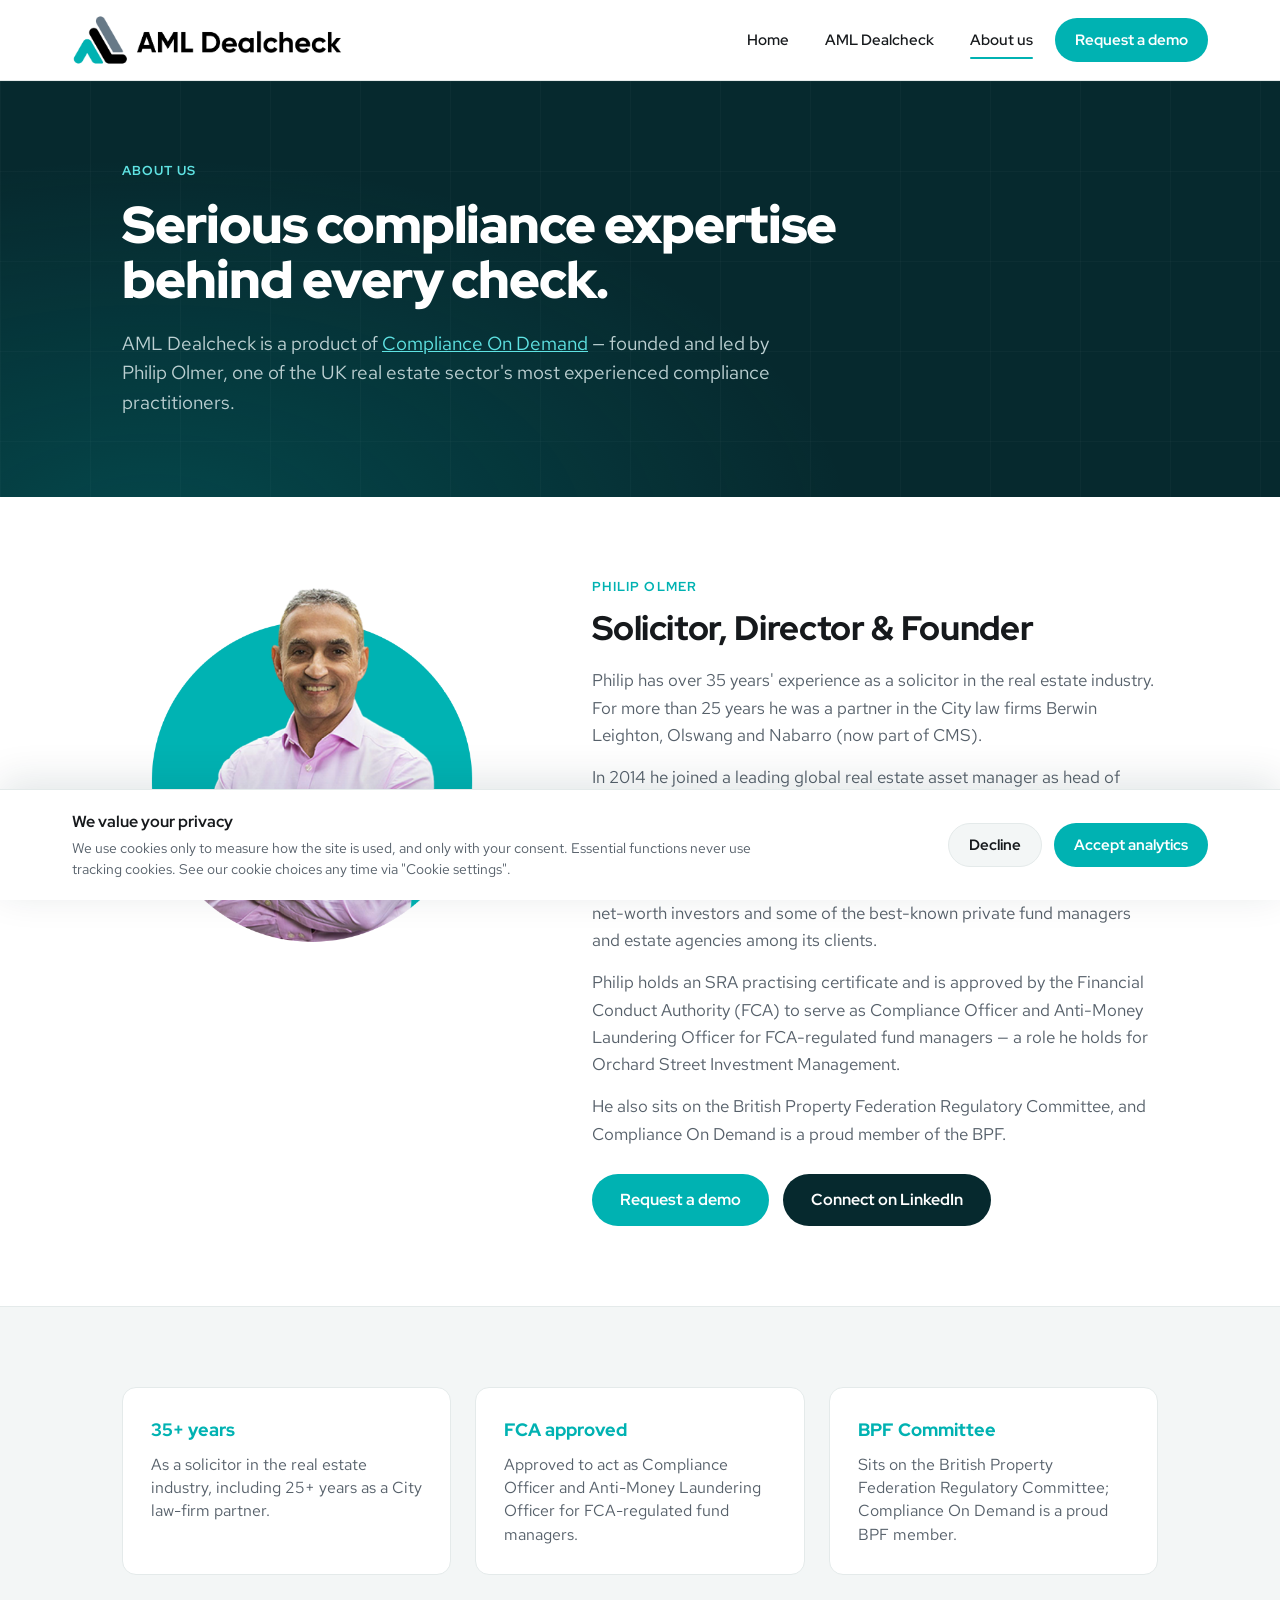
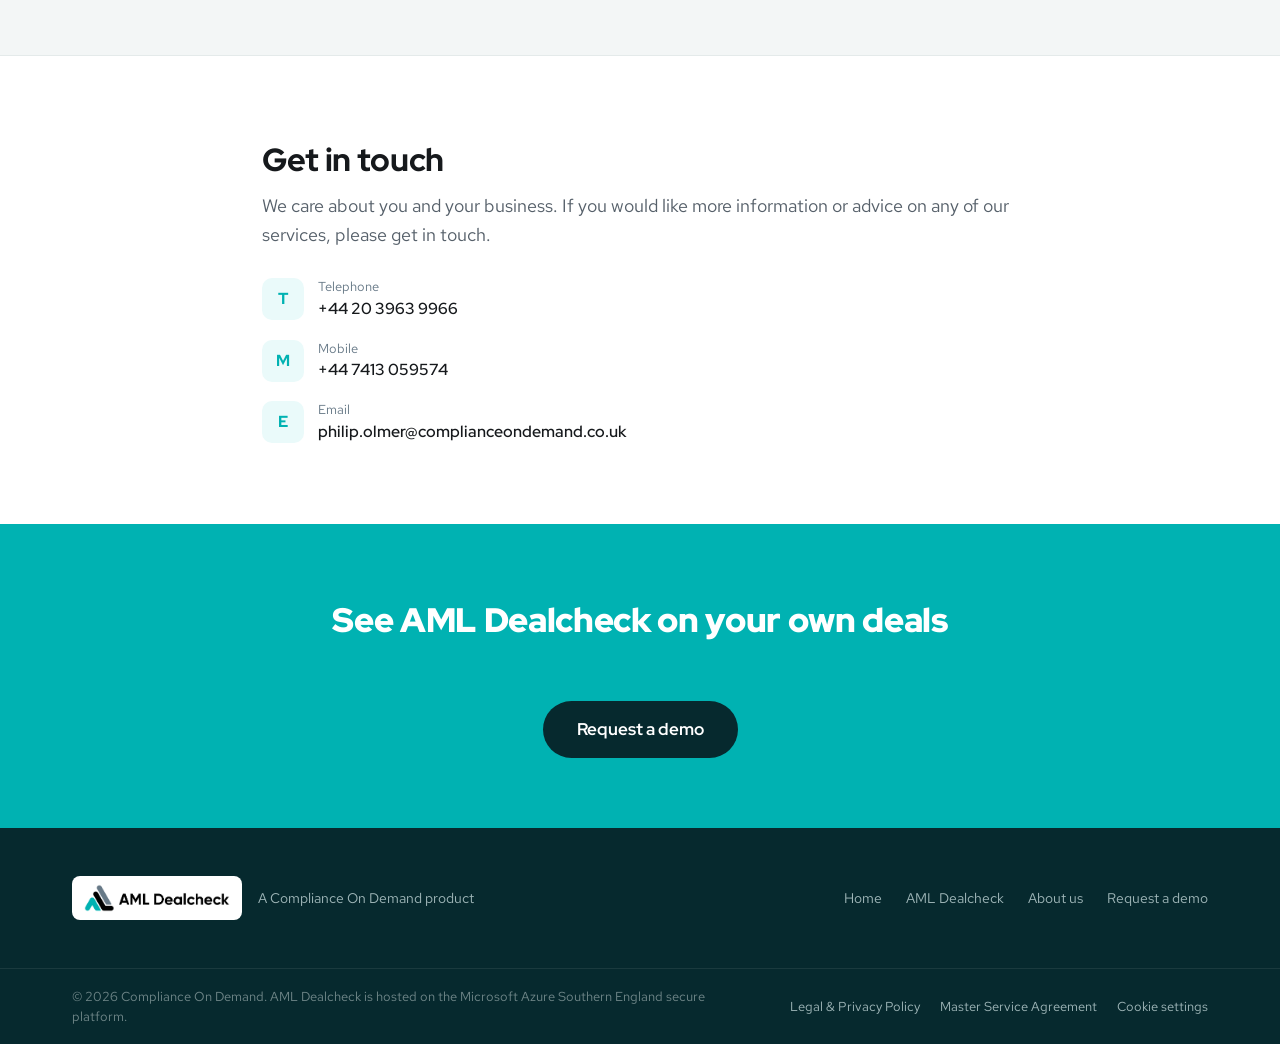
==== about.html @ 39cfbf20 "07012026 Overhaul Client dictated updates" ====
<!DOCTYPE html>
<html lang="en-GB">
<head>
<meta charset="utf-8">
<meta name="viewport" content="width=device-width, initial-scale=1">
<title>About us — AML Dealcheck | Compliance On Demand</title>
<meta name="description" content="AML Dealcheck is built by Compliance On Demand, founded and led by Philip Olmer — solicitor, FCA-approved compliance officer and one of the UK real estate sector's most experienced compliance practitioners.">
<link rel="icon" href="assets/favicon.svg">
<link rel="stylesheet" href="css/styles.css">
</head>
<body data-page="about">

<!-- ===== NAV (injected by js/components.js) ===== -->
<div id="site-header"></div>

<main>

  <!-- ===== SUB HERO ===== -->
  <section class="dark dark-grid-2 subhero">
    <div class="wrap-narrow">
      <div class="eyebrow aqua" style="margin-bottom:16px">About us</div>
      <h1>Serious compliance expertise behind every check.</h1>
      <p>AML Dealcheck is a product of <a href="https://www.complianceondemand.co.uk/" target="_blank" rel="noopener" style="color:var(--aqua);text-decoration:underline">Compliance On Demand</a> — founded and led by Philip Olmer, one of the UK real estate sector's most experienced compliance practitioners.</p>
    </div>
  </section>

  <!-- ===== PROFILE ===== -->
  <section class="section">
    <div class="wrap-narrow grid-2" style="grid-template-columns:.85fr 1.15fr;align-items:start">
      <div><img class="portrait-img" src="assets/philip-olmer.png" alt="Philip Olmer" width="600" height="600"></div>
      <div>
        <div class="eyebrow teal" style="margin-bottom:12px">Philip Olmer</div>
        <h2 class="h2-md">Solicitor, Director &amp; Founder</h2>
        <div class="bio">
          <p>Philip has over 35 years' experience as a solicitor in the real estate industry. For more than 25 years he was a partner in the City law firms Berwin Leighton, Olswang and Nabarro (now part of CMS).</p>
          <p>In 2014 he joined a leading global real estate asset manager as head of legal and compliance in London. In 2018, with Brexit a fait accompli, he set up Compliance On Demand, having identified a need for tailored compliance and regulatory support for the real estate sector. The firm now counts LSE-listed REITs, FCA-regulated investment managers, ultra-high-net-worth investors and some of the best-known private fund managers and estate agencies among its clients.</p>
          <p>Philip holds an SRA practising certificate and is approved by the Financial Conduct Authority (FCA) to serve as Compliance Officer and Anti-Money Laundering Officer for FCA-regulated fund managers — a role he holds for Orchard Street Investment Management.</p>
          <p>He also sits on the British Property Federation Regulatory Committee, and Compliance On Demand is a proud member of the BPF.</p>
        </div>
        <div style="margin-top:26px;display:flex;gap:14px;flex-wrap:wrap">
          <a class="btn btn-teal btn-md" href="contact.html">Request a demo</a>
          <a class="btn btn-dark btn-md" href="https://www.linkedin.com/in/philipolmer/" target="_blank" rel="noopener">Connect on LinkedIn</a>
        </div>
      </div>
    </div>
  </section>

  <!-- ===== CREDENTIALS ===== -->
  <section class="bg-mist section">
    <div class="wrap-narrow">
      <div class="grid-3">
        <div class="minicard"><div class="t">35+ years</div><p>As a solicitor in the real estate industry, including 25+ years as a City law-firm partner.</p></div>
        <div class="minicard"><div class="t">FCA approved</div><p>Approved to act as Compliance Officer and Anti-Money Laundering Officer for FCA-regulated fund managers.</p></div>
        <div class="minicard"><div class="t">BPF Committee</div><p>Sits on the British Property Federation Regulatory Committee; Compliance On Demand is a proud BPF member.</p></div>
      </div>
    </div>
  </section>

  <!-- ===== CONTACT ===== -->
  <section class="section">
    <div class="wrap-narrow" style="max-width:820px">
      <h2 class="h2-sm" style="margin-bottom:8px">Get in touch</h2>
      <p class="lead" style="margin-bottom:28px">We care about you and your business. If you would like more information or advice on any of our services, please get in touch.</p>
      <div class="cinfo">
        <div class="ci"><div class="ic">T</div><div><div class="lbl">Telephone</div><div class="val">+44 20 3963 9966</div></div></div>
        <div class="ci"><div class="ic">M</div><div><div class="lbl">Mobile</div><div class="val">+44 7413 059574</div></div></div>
        <div class="ci"><div class="ic">E</div><div><div class="lbl">Email</div><div class="val">philip.olmer@complianceondemand.co.uk</div></div></div>
      </div>
    </div>
  </section>

  <!-- ===== CTA ===== -->
  <section class="cta center">
    <div class="wrap-narrow row">
      <h2>See AML Dealcheck on your own deals</h2>
      <a class="btn btn-dark btn-lg" style="margin-top:24px" href="contact.html">Request a demo</a>
    </div>
  </section>

</main>

<!-- ===== FOOTER (injected by js/components.js) ===== -->
<div id="site-footer"></div>

<script src="js/components.js"></script>
<script src="js/consent.js"></script>
<script src="js/app.js"></script>
</body>
</html>
---- css/styles.css ----
/* ===========================================================================
   AML Dealcheck — static site styles
   Self-hosted fonts, no third-party requests. Brand: Compliance On Demand.
   =========================================================================== */

/* ---- Self-hosted fonts (no Google CDN — GDPR clean) ---- */
@font-face{font-family:'Red Hat Display';font-style:normal;font-weight:600;font-display:swap;src:url('../fonts/RedHatDisplay-600.woff2') format('woff2')}
@font-face{font-family:'Red Hat Display';font-style:normal;font-weight:700;font-display:swap;src:url('../fonts/RedHatDisplay-700.woff2') format('woff2')}
@font-face{font-family:'Red Hat Display';font-style:normal;font-weight:800;font-display:swap;src:url('../fonts/RedHatDisplay-800.woff2') format('woff2')}
@font-face{font-family:'Red Hat Display';font-style:normal;font-weight:900;font-display:swap;src:url('../fonts/RedHatDisplay-900.woff2') format('woff2')}
@font-face{font-family:'Red Hat Text';font-style:normal;font-weight:400;font-display:swap;src:url('../fonts/RedHatText-400.woff2') format('woff2')}
@font-face{font-family:'Red Hat Text';font-style:normal;font-weight:500;font-display:swap;src:url('../fonts/RedHatText-500.woff2') format('woff2')}
@font-face{font-family:'Red Hat Text';font-style:normal;font-weight:600;font-display:swap;src:url('../fonts/RedHatText-600.woff2') format('woff2')}
@font-face{font-family:'Red Hat Text';font-style:normal;font-weight:700;font-display:swap;src:url('../fonts/RedHatText-700.woff2') format('woff2')}

:root{
  --teal:#00b2b2; --teal-d:#009a9a; --teal-l:#1ec7c7;
  --petrol:#06292e; --petrol-2:#0a3a40;
  --slate:#677987; --ink:#16191c; --sub:#56606a;
  --mist:#f3f6f6; --line:#e4eaea; --teal-soft:#eafafa; --aqua:#5fe3e3;
  --disp:'Red Hat Display',system-ui,sans-serif;
  --text:'Red Hat Text',system-ui,sans-serif;
  --mono:ui-monospace,'SF Mono',Menlo,monospace;
}

*{box-sizing:border-box;margin:0;padding:0}
html{scroll-behavior:smooth}
body{font-family:var(--text);color:var(--ink);background:#fff;-webkit-font-smoothing:antialiased;line-height:1.5}
img{display:block;max-width:100%}
a{color:inherit;text-decoration:none}
button{font-family:inherit}

.wrap{max-width:1200px;margin:0 auto;padding-left:32px;padding-right:32px}
.wrap-narrow{max-width:1100px;margin:0 auto;padding-left:32px;padding-right:32px}

/* ---- Animations ---- */
@keyframes adcFadeUp{from{opacity:0;transform:translateY(16px)}to{opacity:1;transform:translateY(0)}}
@keyframes adcFade{from{opacity:0}to{opacity:1}}
@keyframes adcPulse{0%,100%{opacity:.5}50%{opacity:1}}
.fade-up{animation:adcFadeUp .35s ease both}

/* =========================== NAV =========================== */
.site-nav{position:sticky;top:0;z-index:50;background:rgba(255,255,255,.94);backdrop-filter:blur(10px);border-bottom:1px solid var(--line)}
.site-nav .row{display:flex;align-items:center;justify-content:space-between;gap:24px;padding-top:14px;padding-bottom:14px}
.brand{display:flex;align-items:center}
.brand img{height:52px;width:auto}
.nav-links{display:flex;align-items:center;gap:8px}
.nav-link{position:relative;font-family:var(--disp);font-weight:600;font-size:15px;color:var(--ink);padding:10px 14px;border-radius:8px;background:none;border:none;cursor:pointer}
.nav-link::after{content:"";position:absolute;left:14px;right:14px;bottom:2px;height:2px;background:var(--teal);border-radius:2px;transform:scaleX(0);transition:transform .2s}
.nav-link:hover::after{transform:scaleX(.5)}
.nav-link.active::after{transform:scaleX(1)}
.nav-toggle{display:none;background:none;border:none;cursor:pointer;flex-direction:column;gap:5px;padding:8px}
.nav-toggle span{width:24px;height:2px;background:var(--ink);border-radius:2px;display:block}

/* =========================== BUTTONS =========================== */
.btn{display:inline-flex;align-items:center;justify-content:center;gap:8px;font-family:var(--disp);font-weight:700;border:none;cursor:pointer;border-radius:999px;transition:background .18s,color .18s;text-align:center}
.btn-teal{background:var(--teal);color:#fff}
.btn-teal:hover{background:var(--teal-l)}
.btn-dark{background:var(--petrol);color:#fff}
.btn-dark:hover{background:var(--petrol-2)}
.btn-ghost{background:rgba(255,255,255,.08);color:#fff;border:1px solid rgba(255,255,255,.25)}
.btn-ghost:hover{background:rgba(255,255,255,.16)}
.btn-sm{padding:11px 20px;font-size:15px}
.btn-md{padding:14px 28px;font-size:16px}
.btn-lg{padding:16px 34px;font-size:17px}
.btn-block{display:flex;width:100%}

/* =========================== TYPE =========================== */
.eyebrow{font-family:var(--disp);font-weight:700;font-size:13px;letter-spacing:.08em;text-transform:uppercase}
.eyebrow.teal{color:var(--teal)}
.eyebrow.aqua{color:var(--aqua)}
.eyebrow.slate{color:var(--slate)}
h1,h2,h3{font-family:var(--disp);letter-spacing:-.01em}
.section{padding-top:80px;padding-bottom:80px}
.section-tight{padding-top:64px;padding-bottom:64px}

/* =========================== SECTIONS / BG =========================== */
.bg-mist{background:var(--mist);border-top:1px solid var(--line);border-bottom:1px solid var(--line)}
.dark{position:relative;overflow:hidden;background-color:var(--petrol)}
.dark-grid{background-image:
  radial-gradient(900px 460px at 82% -12%,rgba(0,178,178,.28),transparent),
  radial-gradient(circle at center,rgba(0,178,178,.10) 1px,transparent 1px),
  linear-gradient(rgba(255,255,255,.025) 1px,transparent 1px),
  linear-gradient(90deg,rgba(255,255,255,.025) 1px,transparent 1px);
  background-size:auto,26px 26px,104px 104px,104px 104px}
.dark-grid-2{background-image:
  radial-gradient(700px 380px at 12% 110%,rgba(0,178,178,.22),transparent),
  linear-gradient(rgba(255,255,255,.022) 1px,transparent 1px),
  linear-gradient(90deg,rgba(255,255,255,.022) 1px,transparent 1px);
  background-size:auto,90px 90px,90px 90px}
.dark-glow{background-image:radial-gradient(700px 380px at 85% 0,rgba(0,178,178,.22),transparent)}

/* =========================== HERO =========================== */
.hero{padding-top:96px;padding-bottom:104px}
.hero .inner{max-width:720px}
.hero-grid{display:grid;grid-template-columns:1.05fr .95fr;gap:56px;align-items:center}
.hero-grid .inner{max-width:none}
.hero-media .video{box-shadow:0 24px 70px rgba(0,0,0,.4)}
@media(max-width:900px){.hero-grid{grid-template-columns:1fr;gap:36px}}
.badge{display:inline-flex;align-items:center;gap:8px;background:rgba(0,178,178,.14);border:1px solid rgba(0,178,178,.4);color:var(--aqua);font-family:var(--disp);font-weight:600;font-size:13px;letter-spacing:.04em;text-transform:uppercase;padding:7px 14px;border-radius:999px;margin-bottom:24px}
.badge .dot{width:7px;height:7px;border-radius:50%;background:var(--teal);animation:adcPulse 2s infinite}
.hero h1{font-weight:900;color:#fff;font-size:60px;line-height:1.04;letter-spacing:-.02em;text-wrap:balance}
.hero h1 .accent{color:var(--teal)}
.hero p{color:#bcd0d2;font-size:20px;line-height:1.55;margin-top:24px;max-width:600px}
.hero .actions{display:flex;gap:14px;margin-top:36px;flex-wrap:wrap}
.subhero{padding-top:80px;padding-bottom:80px}
.subhero h1{font-weight:900;color:#fff;font-size:52px;line-height:1.06;letter-spacing:-.02em;max-width:760px}
.subhero p{color:#bcd0d2;font-size:19px;line-height:1.55;margin-top:22px;max-width:660px}

/* =========================== GRIDS =========================== */
.grid-2{display:grid;grid-template-columns:1fr 1fr;gap:52px;align-items:center}
.grid-2.media{grid-template-columns:1.15fr 1fr;gap:56px}
.grid-3{display:grid;grid-template-columns:repeat(3,1fr);gap:24px}

/* =========================== MEDIA / VIDEO =========================== */
.video{aspect-ratio:16/9;border-radius:14px;overflow:hidden;background-color:var(--petrol);border:1px solid var(--petrol-2);display:flex;align-items:center;justify-content:center;position:relative;background-image:repeating-linear-gradient(135deg,rgba(0,178,178,.10) 0,rgba(0,178,178,.10) 2px,transparent 2px,transparent 12px)}
.video .play{width:78px;height:78px;border-radius:50%;background:var(--teal);display:flex;align-items:center;justify-content:center;box-shadow:0 12px 40px rgba(0,178,178,.4);cursor:pointer;transition:transform .2s}
.video .play:hover{transform:scale(1.06)}
.video .play .tri{width:0;height:0;border-left:24px solid #fff;border-top:15px solid transparent;border-bottom:15px solid transparent;margin-left:6px}
.video iframe{position:absolute;inset:0;width:100%;height:100%;border:0}
.video-brand{background-color:#fff;background-image:url('../assets/aml-dealcheck-logo.jpg');background-repeat:no-repeat;background-position:center 27%;background-size:48%;border:1px solid var(--petrol-2)}
.video-brand::before{content:"";position:absolute;inset:0;background:linear-gradient(180deg,rgba(6,41,46,.04),rgba(6,41,46,.10))}
.video-brand .play{position:relative;z-index:1}
.video-brand .placeholder-tag{z-index:1;color:var(--petrol);background:rgba(255,255,255,.9);border:1px solid var(--line)}
.placeholder-tag{position:absolute;bottom:16px;left:16px;font-family:var(--mono);font-size:12px;color:var(--aqua);background:rgba(0,0,0,.35);padding:5px 10px;border-radius:6px;letter-spacing:.03em}

.h2-lg{font-weight:800;font-size:36px;line-height:1.12}
.h2-xl{font-weight:900;font-size:46px;line-height:1.08;letter-spacing:-.015em;max-width:920px;margin:14px auto 0;text-wrap:balance}
.h2-md{font-weight:800;font-size:34px;line-height:1.14}
.h2-sm{font-weight:800;font-size:32px}
.lead{color:var(--sub);font-size:18px;line-height:1.6}

/* red-flag tiles */
.flags{display:grid;grid-template-columns:1fr 1fr;gap:14px;margin-top:24px}
.flags-6{grid-template-columns:repeat(3,1fr);max-width:1000px;margin:40px auto 0}
@media(max-width:900px){.flags-6{grid-template-columns:1fr 1fr}}
@media(max-width:560px){.flags-6{grid-template-columns:1fr}}
.flags-warn{margin-top:40px;font-family:var(--disp);font-weight:800;font-size:24px;line-height:1.3;color:var(--ink);text-wrap:balance}
.flags-warn strong{color:var(--teal)}
.fca-line{margin-top:16px;font-family:var(--disp);font-weight:600;font-size:15px;letter-spacing:.05em;text-transform:uppercase;color:var(--slate)}
.problem-box{background:#fff;border:1px solid var(--line);border-left:6px solid var(--teal);border-radius:16px;padding:48px 52px;box-shadow:0 16px 54px rgba(6,41,46,.09);text-align:left}
.problem-box .h2-lg{margin-top:16px}
.problem-box .lead{margin-top:22px}
@media(max-width:560px){.problem-box{padding:32px 26px}}
.flag{display:flex;align-items:center;gap:13px;padding:16px;border:1px solid var(--line);border-radius:12px}
.flag .ic{flex:none;width:44px;height:44px;border-radius:10px;background:var(--teal-soft);display:flex;align-items:center;justify-content:center}
.flag span{font-family:var(--disp);font-weight:600;font-size:15px}

/* =========================== CARDS =========================== */
.card{background:#fff;border:1px solid var(--line);border-radius:16px;padding:34px 30px;transition:border-color .18s}
.card:hover{border-color:var(--teal)}
.card .num{font-family:var(--disp);font-weight:900;font-size:40px;color:var(--teal);line-height:1;margin-bottom:18px}
.card h3{font-weight:700;font-size:20px;margin-bottom:10px}
.card p{color:var(--sub);font-size:16px;line-height:1.55}
.minicard{background:#fff;border:1px solid var(--line);border-radius:14px;padding:28px}
.minicard .t{font-family:var(--disp);font-weight:800;font-size:18px;color:var(--teal);margin-bottom:10px}
.minicard p{color:var(--sub);font-size:15.5px;line-height:1.5}

/* solution feature rows */
.feat-list{display:flex;flex-direction:column;gap:14px}
.feat{display:flex;gap:14px;align-items:flex-start;background:rgba(255,255,255,.05);border:1px solid rgba(0,178,178,.25);border-radius:12px;padding:18px 20px}
.feat .tick{flex:none;width:36px;height:36px;border-radius:9px;background:var(--teal);display:flex;align-items:center;justify-content:center;color:#fff;font-family:var(--disp);font-weight:800}
.feat .ft{font-family:var(--disp);font-weight:700;color:#fff;font-size:17px}
.feat .fd{color:#9fb6b8;font-size:14.5px;margin-top:3px}

/* =========================== AUDIENCE CHIPS =========================== */
.chips{display:flex;flex-wrap:wrap;gap:14px;justify-content:center}
.chip{font-family:var(--disp);font-weight:600;font-size:16px;color:var(--ink);background:var(--mist);border:1px solid var(--line);padding:12px 22px;border-radius:999px}

/* =========================== FAQ =========================== */
.faq-list{display:flex;flex-direction:column;gap:12px}
.faq-item{background:#fff;border:1px solid var(--line);border-radius:12px;overflow:hidden}
.faq-q{width:100%;background:none;border:none;cursor:pointer;display:flex;align-items:center;justify-content:space-between;gap:16px;padding:20px 24px;text-align:left}
.faq-q span{font-family:var(--disp);font-weight:700;font-size:17px;color:var(--ink)}
.faq-q .sign{flex:none;font-family:var(--disp);font-weight:800;font-size:22px;color:var(--teal);line-height:1;transition:transform .2s}
.faq-item.open .faq-q .sign{transform:rotate(45deg)}
.faq-a{max-height:0;overflow:hidden;transition:max-height .3s ease}
.faq-a .inner{padding:0 24px 22px;color:var(--sub);font-size:16px;line-height:1.6}

/* =========================== CTA BAND =========================== */
.cta{background:var(--teal)}
.cta .row{display:flex;align-items:center;justify-content:space-between;gap:32px;flex-wrap:wrap;padding-top:70px;padding-bottom:70px}
.cta h2{font-weight:900;font-size:34px;color:#fff}
.cta p{color:#dffafa;font-size:18px;margin-top:8px}
.cta.center{text-align:center}
.cta.center .row{justify-content:center;flex-direction:column}

/* =========================== ABOUT =========================== */
.portrait{aspect-ratio:3/4;border-radius:16px;background:#fff;border:1px solid #d8e2e2;background-image:repeating-linear-gradient(135deg,rgba(103,121,135,.06) 0,rgba(103,121,135,.06) 2px,transparent 2px,transparent 14px);display:flex;align-items:center;justify-content:center;position:sticky;top:96px}
.portrait .tag{font-family:var(--mono);font-size:13px;color:var(--slate);background:#eef3f3;padding:8px 16px;border-radius:8px;border:1px dashed #b9c8c8}
.portrait-img{display:block;width:100%;max-width:380px;height:auto;position:sticky;top:96px}
@media(max-width:900px){.portrait-img{margin:0 auto 8px;position:static}}
.bio{margin-top:20px;display:flex;flex-direction:column;gap:15px}
.bio p{color:var(--sub);font-size:16.5px;line-height:1.65}
@media(max-width:900px){.portrait{position:static;aspect-ratio:4/3}}

/* =========================== LEGAL DOC =========================== */
.legal-doc{max-width:820px;margin:0 auto}
.legal-doc h2{font-weight:800;font-size:27px;margin:46px 0 14px;scroll-margin-top:90px}
.legal-doc h3{font-weight:700;font-size:19px;margin:26px 0 10px}
.legal-doc p,.legal-doc li{color:var(--sub);font-size:16px;line-height:1.7}
.legal-doc ul{padding-left:22px;margin:10px 0}
.legal-doc li{margin-bottom:6px}
.legal-doc .updated{font-family:var(--mono);font-size:13px;color:var(--slate)}
.legal-toc{display:flex;flex-wrap:wrap;gap:10px;margin:28px 0 8px}
.legal-toc a{font-family:var(--disp);font-weight:600;font-size:14px;color:var(--teal-d);background:var(--teal-soft);padding:9px 15px;border-radius:999px}
.legal-toc a:hover{background:var(--teal);color:#fff}
.legal-note{background:var(--mist);border:1px solid var(--line);border-left:4px solid var(--teal);border-radius:12px;padding:18px 20px;margin:20px 0}
.legal-note p{font-size:14.5px;color:var(--sub);margin:0}

/* =========================== PRICING =========================== */
.price-card{background:var(--petrol);border-radius:18px;padding:40px;color:#fff;background-image:radial-gradient(500px 300px at 100% 0,rgba(0,178,178,.25),transparent)}
.price-card .from{font-family:var(--disp);font-weight:600;font-size:14px;color:#9fb6b8;text-transform:uppercase;letter-spacing:.06em}
.price-card .amt{display:flex;align-items:baseline;gap:6px;margin:10px 0 6px}
.price-card .amt b{font-family:var(--disp);font-weight:900;font-size:64px;line-height:1;color:#fff}
.price-card .amt i{font-family:var(--disp);font-weight:600;font-size:20px;color:#bcd0d2;font-style:normal}
.price-card .note{color:#9fb6b8;font-size:15px;margin-bottom:24px}
.price-card hr{border:none;height:1px;background:rgba(255,255,255,.12);margin-bottom:22px}
.price-card .plist{display:flex;flex-direction:column;gap:12px;font-size:15.5px;color:#dbe9ea}
.price-card .plist div{display:flex;gap:10px}
.price-card .plist b{color:var(--teal);font-weight:800}

.checks{list-style:none;display:flex;flex-direction:column;gap:12px}
.checks li{display:flex;gap:12px;align-items:flex-start;font-size:16px;color:var(--ink)}
.checks li .c{flex:none;width:22px;height:22px;border-radius:50%;background:var(--teal-soft);color:var(--teal);display:flex;align-items:center;justify-content:center;font-weight:800;font-size:13px}

/* adverse-media report + hover TOC */
.shot-frame{border-radius:14px;overflow:hidden;box-shadow:0 24px 70px rgba(0,0,0,.45)}
.shot-frame img{display:block;width:100%;height:auto}
.report-hover{position:relative}
.report-hint{position:absolute;bottom:14px;right:14px;z-index:2;display:inline-flex;align-items:center;gap:7px;font-family:var(--disp);font-weight:700;font-size:12.5px;color:#fff;background:rgba(6,41,46,.85);padding:8px 14px;border-radius:999px;pointer-events:none;transition:opacity .25s}
.report-toc{position:absolute;inset:0;z-index:3;background:rgba(6,41,46,.95);backdrop-filter:blur(3px);border-radius:14px;padding:26px 30px 28px;overflow:auto;opacity:0;visibility:hidden;transition:opacity .25s;text-align:left}
.report-hover:hover .report-toc,.report-hover:focus-within .report-toc{opacity:1;visibility:visible}
.report-hover:hover .report-hint{opacity:0}
.toc-title{font-family:var(--disp);font-weight:800;font-size:13px;letter-spacing:.1em;text-transform:uppercase;color:var(--aqua);margin-bottom:16px}
.toc-list{list-style:decimal;padding-left:22px;display:flex;flex-direction:column;gap:9px;margin:0}
.toc-list>li{font-family:var(--disp);font-weight:700;font-size:15px;color:#fff;line-height:1.3}
.toc-list ul{list-style:none;padding-left:0;margin:7px 0 2px;display:flex;flex-direction:column;gap:5px}
.toc-list ul li{font-family:var(--text);font-weight:400;font-size:13.5px;color:#bcd0d2}
.toc-list .ref{font-family:var(--text);font-weight:400;font-size:13px;color:#9fb6b8}
.toc-note{margin-top:16px;padding-top:14px;border-top:1px solid rgba(255,255,255,.12);font-family:var(--text);font-style:italic;font-size:12px;color:#8ba3a5}
.amreport{background:#fff;border-radius:14px;overflow:hidden;box-shadow:0 24px 70px rgba(0,0,0,.4);text-align:left}
.amreport .search{display:flex;align-items:center;gap:12px;padding:16px 18px;border-bottom:1px solid var(--line);background:var(--mist)}
.amreport .search .box{flex:1;display:flex;align-items:center;gap:10px;background:#fff;border:1px solid #d8e2e2;border-radius:10px;padding:11px 14px;font-family:var(--disp);font-weight:600;font-size:15px;color:var(--ink)}
.amreport .search .mag{flex:none;color:var(--slate)}
.amreport .search .go{flex:none;background:var(--teal);color:#fff;font-family:var(--disp);font-weight:700;font-size:14px;padding:11px 18px;border-radius:10px}
.amreport .body{padding:22px 22px 24px}
.amreport .rrow{display:flex;align-items:center;gap:14px;margin-bottom:16px}
.amreport .avatar{flex:none;width:50px;height:50px;border-radius:12px;background:var(--petrol);color:#fff;font-family:var(--disp);font-weight:800;font-size:19px;display:flex;align-items:center;justify-content:center}
.amreport .rname{font-family:var(--disp);font-weight:800;font-size:18px;color:var(--ink)}
.amreport .rmeta{font-size:13px;color:var(--slate)}
.amreport .pills{display:flex;gap:8px;flex-wrap:wrap;margin-bottom:16px}
.ampill{font-family:var(--disp);font-weight:700;font-size:12.5px;padding:6px 12px;border-radius:999px}
.ampill.risk{background:#fdeceb;color:#c0392b}
.ampill.hits{background:var(--teal-soft);color:var(--teal-d)}
.ampill.pep{background:#fff4e5;color:#b06f14}
.amreport .snippet{border:1px solid var(--line);border-radius:10px;padding:15px 17px;background:var(--mist)}
.amreport .snippet .src{font-family:var(--mono);font-size:11.5px;color:var(--slate);margin-bottom:7px;letter-spacing:.02em}
.amreport .snippet p{font-size:14px;line-height:1.6;color:var(--sub)}
.amreport .snippet mark{background:rgba(0,178,178,.22);color:inherit;padding:0 2px;border-radius:3px}
.amreport .disclaim{font-family:var(--mono);font-size:11px;color:var(--slate);margin-top:12px}

/* screenshot placeholders */
.shot{border-radius:14px;display:flex;align-items:center;justify-content:center}
.shot-light{aspect-ratio:21/9;background:#fff;border:1px solid #d8e2e2;background-image:repeating-linear-gradient(135deg,rgba(103,121,135,.06) 0,rgba(103,121,135,.06) 2px,transparent 2px,transparent 14px)}
.shot-dark{aspect-ratio:4/3;background:rgba(255,255,255,.05);border:1px solid rgba(0,178,178,.3);background-image:repeating-linear-gradient(135deg,rgba(0,178,178,.08) 0,rgba(0,178,178,.08) 2px,transparent 2px,transparent 14px)}
.shot .tag{font-family:var(--mono);font-size:13px;color:var(--slate);background:#eef3f3;padding:8px 16px;border-radius:8px;border:1px dashed #b9c8c8}
.shot-dark .tag{color:var(--aqua);background:rgba(0,0,0,.3);border:none}

/* =========================== DASHBOARD STEPPER =========================== */
.stepper{display:flex;gap:8px;flex-wrap:wrap;justify-content:center;margin:36px 0 30px}
.step-chip{display:inline-flex;align-items:center;gap:9px;cursor:pointer;font-family:var(--disp);font-weight:600;font-size:14px;padding:9px 15px 9px 9px;border-radius:999px;transition:all .2s;background:#fff;color:var(--sub);border:1px solid var(--line)}
.step-chip .n{flex:none;width:24px;height:24px;border-radius:50%;display:flex;align-items:center;justify-content:center;font-weight:800;font-size:12px;background:var(--mist);color:var(--slate);transition:all .2s}
.step-chip:hover{border-color:var(--teal)}
.step-chip.active{background:var(--petrol);color:#fff;border-color:var(--petrol)}
.step-chip.active .n{background:var(--teal);color:#fff}
.progress{height:4px;background:#eef3f3;border-radius:4px;overflow:hidden;margin-bottom:34px}
.progress .bar{height:100%;background:var(--teal);border-radius:4px;transition:width .4s ease;width:12.5%}
.panel{display:block;border:1px solid var(--line);border-radius:18px;overflow:hidden;max-width:760px;margin:0 auto}
.panel .left{padding:48px 46px;display:flex;flex-direction:column;justify-content:center;align-items:center;text-align:center}
.panel .badge-n{display:flex;align-items:center;gap:12px;margin-bottom:18px}
.panel .badge-n .sq{width:46px;height:46px;border-radius:12px;background:var(--teal);color:#fff;font-family:var(--disp);font-weight:900;font-size:20px;display:flex;align-items:center;justify-content:center}
.panel .badge-n .of{font-family:var(--mono);font-size:13px;color:var(--slate)}
.panel h3{font-weight:800;font-size:28px;margin-bottom:14px}
.panel .desc{color:var(--sub);font-size:17px;line-height:1.6}
.panel .doc-h{font-family:var(--disp);font-weight:700;font-size:13px;letter-spacing:.06em;text-transform:uppercase;color:var(--slate);margin-bottom:18px}
.docs{display:flex;flex-direction:column;gap:11px}
.doc{display:flex;align-items:center;gap:12px;background:#fff;border:1px solid var(--line);border-radius:10px;padding:13px 16px}
.doc .di{flex:none;width:24px;height:24px;border-radius:6px;background:var(--teal-soft);color:var(--teal);display:flex;align-items:center;justify-content:center;font-weight:800;font-size:13px}
.doc span{font-family:var(--disp);font-weight:600;font-size:15px;color:var(--ink)}

/* =========================== CONTACT FORM =========================== */
.form-card{background:#fff;border:1px solid var(--line);border-radius:18px;padding:40px;box-shadow:0 8px 40px rgba(6,41,46,.06)}
.form-row{display:grid;grid-template-columns:1fr 1fr;gap:18px;margin-bottom:18px}
.field{margin-bottom:18px}
.field label,.form-row label{display:block;font-family:var(--disp);font-weight:600;font-size:14px;margin-bottom:7px}
.field input,.field select,.field textarea,.form-row input{width:100%;font-family:inherit;font-size:15px;padding:13px 14px;border:1px solid #d8e2e2;border-radius:10px;outline:none;background:#fff;color:var(--ink)}
.field textarea{resize:vertical}
.field input:focus,.field select:focus,.field textarea:focus,.form-row input:focus{border-color:var(--teal)}
.contact-info h3{font-weight:800;font-size:22px;margin-bottom:8px}
.contact-info .lead{margin-bottom:28px;font-size:16px}
.cinfo{display:flex;flex-direction:column;gap:18px}
.cinfo .ci{display:flex;gap:14px;align-items:center}
.cinfo .ci .ic{flex:none;width:42px;height:42px;border-radius:10px;background:var(--teal-soft);color:var(--teal);display:flex;align-items:center;justify-content:center;font-family:var(--disp);font-weight:800}
.cinfo .ci .lbl{font-size:13px;color:var(--slate)}
.cinfo .ci .val{font-family:var(--disp);font-weight:600;font-size:16px}
.secure-box{margin-top:32px;padding:22px;background:var(--mist);border:1px solid var(--line);border-radius:14px}
.secure-box .t{font-family:var(--disp);font-weight:700;font-size:15px;margin-bottom:6px}
.secure-box p{color:var(--sub);font-size:14.5px;line-height:1.55}
.form-success{text-align:center;padding:40px 10px}
.form-success .tick{width:64px;height:64px;border-radius:50%;background:var(--teal);color:#fff;font-size:30px;display:flex;align-items:center;justify-content:center;margin:0 auto 20px}
.form-success h3{font-weight:800;font-size:26px;margin-bottom:10px}
.form-success p{color:var(--sub);font-size:16px;max-width:380px;margin:0 auto}
.hidden{display:none !important}

/* =========================== FOOTER =========================== */
.site-footer{background:var(--petrol);color:#9fb6b8}
.site-footer .row{display:flex;align-items:center;justify-content:space-between;gap:24px;flex-wrap:wrap;padding-top:48px;padding-bottom:48px}
.site-footer .fbrand{display:flex;align-items:center;gap:16px}
.site-footer .fbrand .chip-logo{background:#fff;padding:8px 12px;border-radius:8px}
.site-footer .fbrand .chip-logo img{height:28px;width:auto}
.site-footer .fbrand span{font-size:14px}
.site-footer .flinks{display:flex;gap:24px;font-size:14px}
.site-footer .flinks a{color:#9fb6b8}
.site-footer .flinks a:hover{color:#fff}
.site-footer .legal{border-top:1px solid rgba(255,255,255,.08)}
.site-footer .legalrow{display:flex;align-items:center;justify-content:space-between;gap:20px;flex-wrap:wrap;padding-top:18px;padding-bottom:18px}
.site-footer .lcopy{font-size:13px;color:#6f8688;max-width:640px}
.site-footer .llinks{display:flex;align-items:center;gap:20px;font-size:13px;flex-wrap:wrap}
.site-footer .llinks a,.site-footer .llinks .flink-btn{color:#9fb6b8;font-size:13px}
.site-footer .llinks a:hover,.site-footer .llinks .flink-btn:hover{color:#fff}

/* =========================== COOKIE BANNER =========================== */
.flink-btn{background:none;border:none;cursor:pointer;color:#9fb6b8;font-family:var(--text);font-size:14px;padding:0}
.flink-btn:hover{color:#fff}
.cookie-bar{position:fixed;left:0;right:0;bottom:0;z-index:80;background:#fff;border-top:1px solid var(--line);box-shadow:0 -8px 40px rgba(6,41,46,.12);transform:translateY(120%);transition:transform .35s cubic-bezier(.22,.61,.36,1)}
.cookie-bar.show{transform:translateY(0)}
.cookie-inner{max-width:1200px;margin:0 auto;padding:20px 32px;display:flex;align-items:center;gap:28px;flex-wrap:wrap}
.cookie-text{flex:1;min-width:280px}
.cookie-text strong{font-family:var(--disp);font-weight:700;font-size:16px;display:block;margin-bottom:4px}
.cookie-text p{color:var(--sub);font-size:14px;line-height:1.5;max-width:680px}
.cookie-actions{display:flex;gap:12px;flex:none}
.cookie-decline{background:var(--mist);border:1px solid var(--line);color:var(--ink)}
.cookie-decline:hover{background:#e9efef}
@media(max-width:560px){
  .cookie-inner{padding:18px 20px;gap:16px}
  .cookie-actions{width:100%}
  .cookie-actions .btn{flex:1}
}

/* =========================== RESPONSIVE =========================== */
@media(max-width:900px){
  .hero h1{font-size:44px}
  .subhero h1{font-size:40px}
  .grid-2,.grid-2.media{grid-template-columns:1fr;gap:32px}
  .grid-3{grid-template-columns:1fr}
  .panel{grid-template-columns:1fr}
  .nav-links{position:absolute;top:100%;left:0;right:0;background:#fff;border-bottom:1px solid var(--line);flex-direction:column;align-items:stretch;gap:0;padding:8px 16px 16px;display:none}
  .nav-links.open{display:flex}
  .nav-links .btn{margin:8px 0 0}
  .nav-toggle{display:flex}
  .site-nav{position:relative}
}
@media(max-width:560px){
  .wrap,.wrap-narrow{padding-left:20px;padding-right:20px}
  .hero h1{font-size:36px}
  .form-row{grid-template-columns:1fr}
  .flags{grid-template-columns:1fr}
}
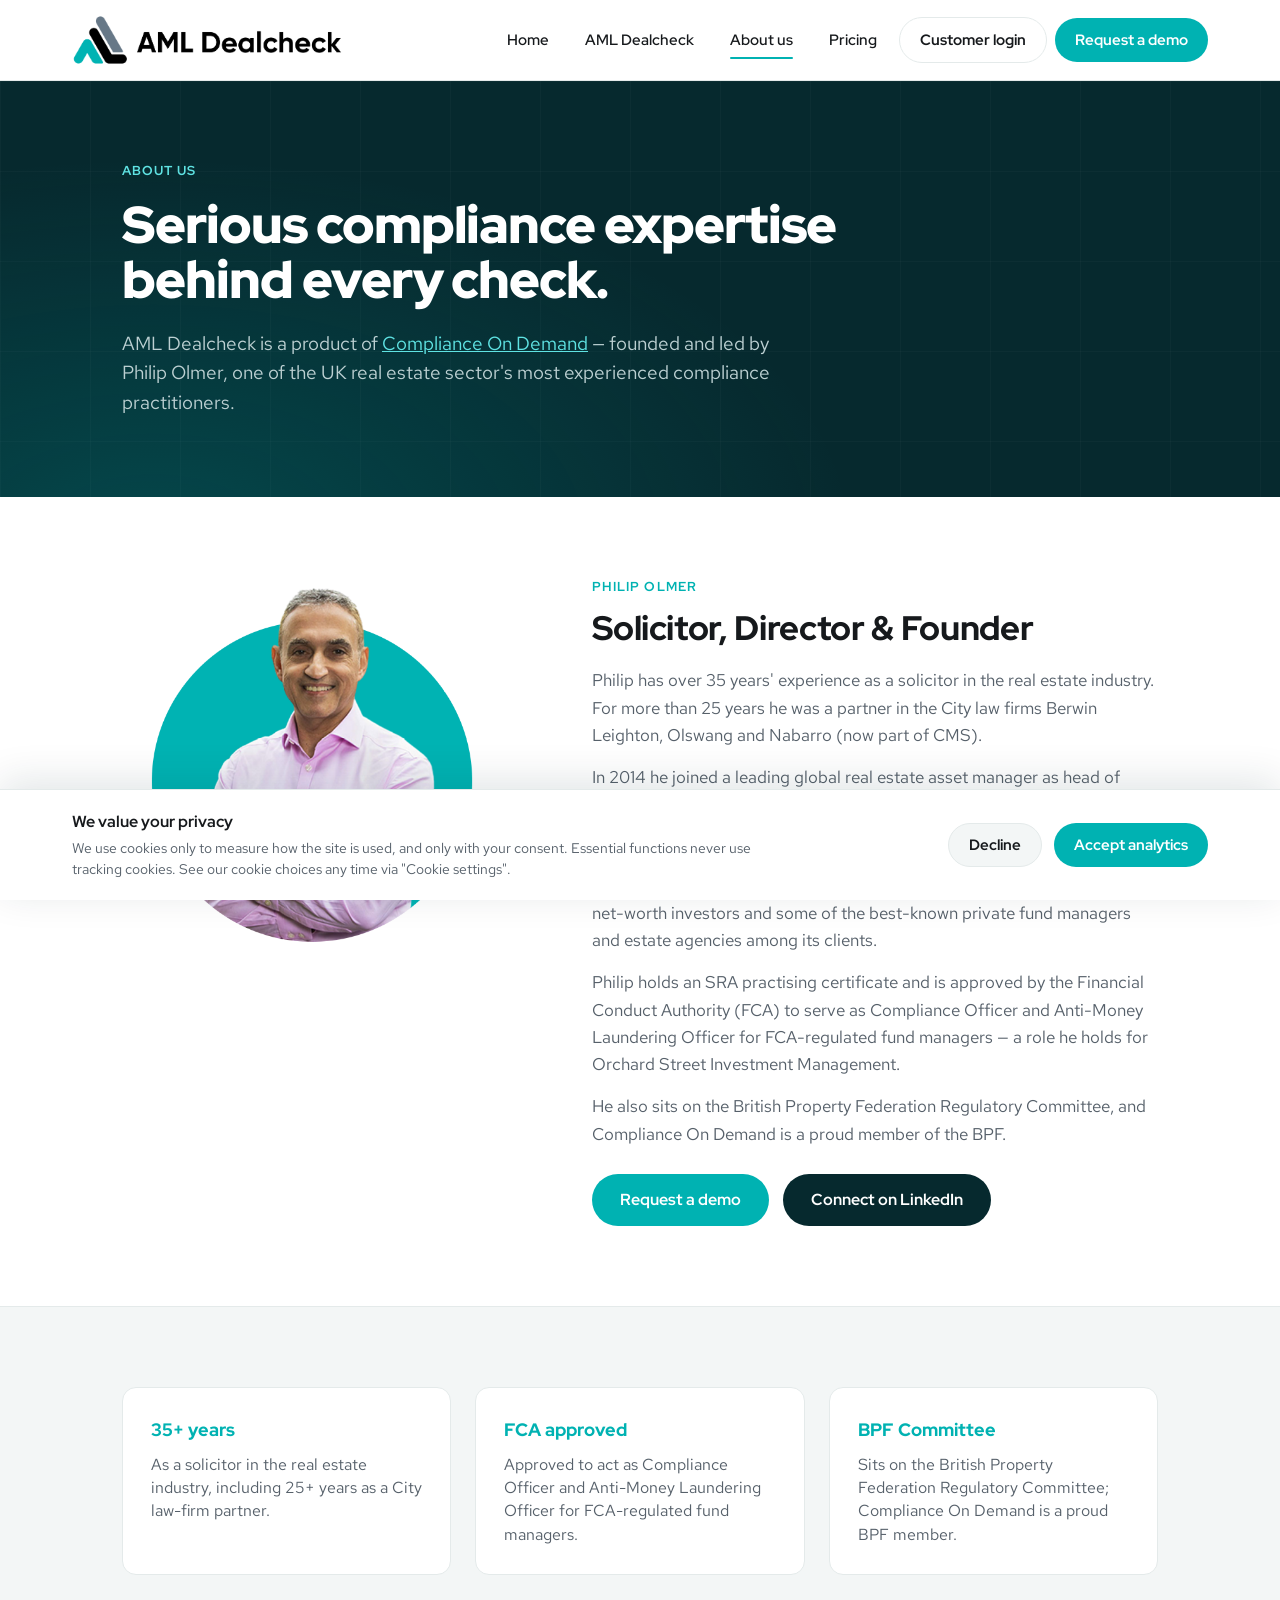
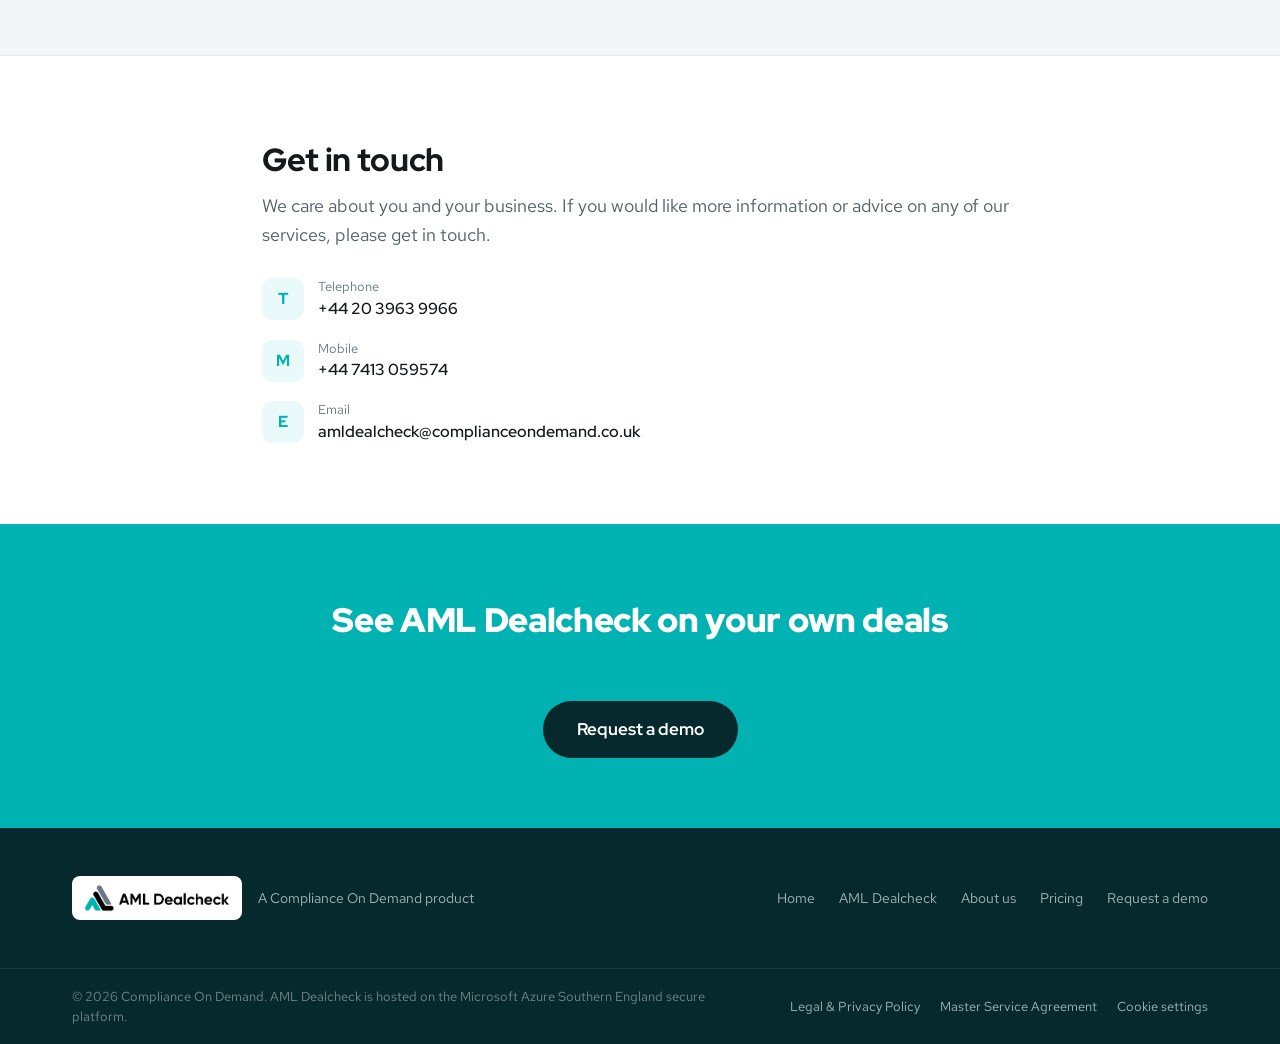
==== commit 4e818663: "Add files via upload Update 07172027" ====
--- a/about.html
+++ b/about.html
@@ -64,7 +64,7 @@
       <div class="cinfo">
         <div class="ci"><div class="ic">T</div><div><div class="lbl">Telephone</div><div class="val">+44 20 3963 9966</div></div></div>
         <div class="ci"><div class="ic">M</div><div><div class="lbl">Mobile</div><div class="val">+44 7413 059574</div></div></div>
-        <div class="ci"><div class="ic">E</div><div><div class="lbl">Email</div><div class="val">philip.olmer@complianceondemand.co.uk</div></div></div>
+        <div class="ci"><div class="ic">E</div><div><div class="lbl">Email</div><div class="val">amldealcheck@complianceondemand.co.uk</div></div></div>
       </div>
     </div>
   </section>
--- a/css/styles.css
+++ b/css/styles.css
@@ -60,6 +60,8 @@
 .btn-dark:hover{background:var(--petrol-2)}
 .btn-ghost{background:rgba(255,255,255,.08);color:#fff;border:1px solid rgba(255,255,255,.25)}
 .btn-ghost:hover{background:rgba(255,255,255,.16)}
+.btn-outline{background:none;color:var(--ink);border:1px solid var(--line)}
+.btn-outline:hover{background:var(--mist)}
 .btn-sm{padding:11px 20px;font-size:15px}
 .btn-md{padding:14px 28px;font-size:16px}
 .btn-lg{padding:16px 34px;font-size:17px}
@@ -205,8 +207,8 @@
 .legal-toc{display:flex;flex-wrap:wrap;gap:10px;margin:28px 0 8px}
 .legal-toc a{font-family:var(--disp);font-weight:600;font-size:14px;color:var(--teal-d);background:var(--teal-soft);padding:9px 15px;border-radius:999px}
 .legal-toc a:hover{background:var(--teal);color:#fff}
-.legal-note{background:var(--mist);border:1px solid var(--line);border-left:4px solid var(--teal);border-radius:12px;padding:18px 20px;margin:20px 0}
-.legal-note p{font-size:14.5px;color:var(--sub);margin:0}
+.legal-doc-link{display:inline-flex;align-items:center;gap:8px;font-family:var(--disp);font-weight:700;font-size:14.5px;color:var(--teal-d);background:var(--teal-soft);padding:11px 18px;border-radius:10px;margin:6px 0 8px}
+.legal-doc-link:hover{background:var(--teal);color:#fff}
 
 /* =========================== PRICING =========================== */
 .price-card{background:var(--petrol);border-radius:18px;padding:40px;color:#fff;background-image:radial-gradient(500px 300px at 100% 0,rgba(0,178,178,.25),transparent)}
@@ -219,6 +221,17 @@
 .price-card .plist{display:flex;flex-direction:column;gap:12px;font-size:15.5px;color:#dbe9ea}
 .price-card .plist div{display:flex;gap:10px}
 .price-card .plist b{color:var(--teal);font-weight:800}
+
+.plans-grid{display:grid;grid-template-columns:repeat(2,1fr);gap:28px;max-width:920px;margin:0 auto}
+.plan-card{background:#fff;border:1px solid var(--line);border-radius:18px;padding:40px 36px;display:flex;flex-direction:column}
+.plan-card.featured{border-color:var(--teal);box-shadow:0 16px 54px rgba(0,178,178,.14)}
+.plan-name{font-family:var(--disp);font-weight:800;font-size:15px;letter-spacing:.08em;text-transform:uppercase;color:var(--teal)}
+.plan-price{font-family:var(--disp);font-weight:900;font-size:32px;margin:14px 0 4px;color:var(--ink)}
+.plan-note{color:var(--slate);font-size:13.5px;margin-bottom:22px}
+.plan-list{display:flex;flex-direction:column;gap:12px;margin-bottom:28px;flex:1}
+.plan-list div{display:flex;gap:10px;align-items:flex-start;font-size:15px;color:var(--sub)}
+.plan-list b{color:var(--teal);font-weight:800;flex:none}
+@media(max-width:700px){.plans-grid{grid-template-columns:1fr}}
 
 .checks{list-style:none;display:flex;flex-direction:column;gap:12px}
 .checks li{display:flex;gap:12px;align-items:flex-start;font-size:16px;color:var(--ink)}
